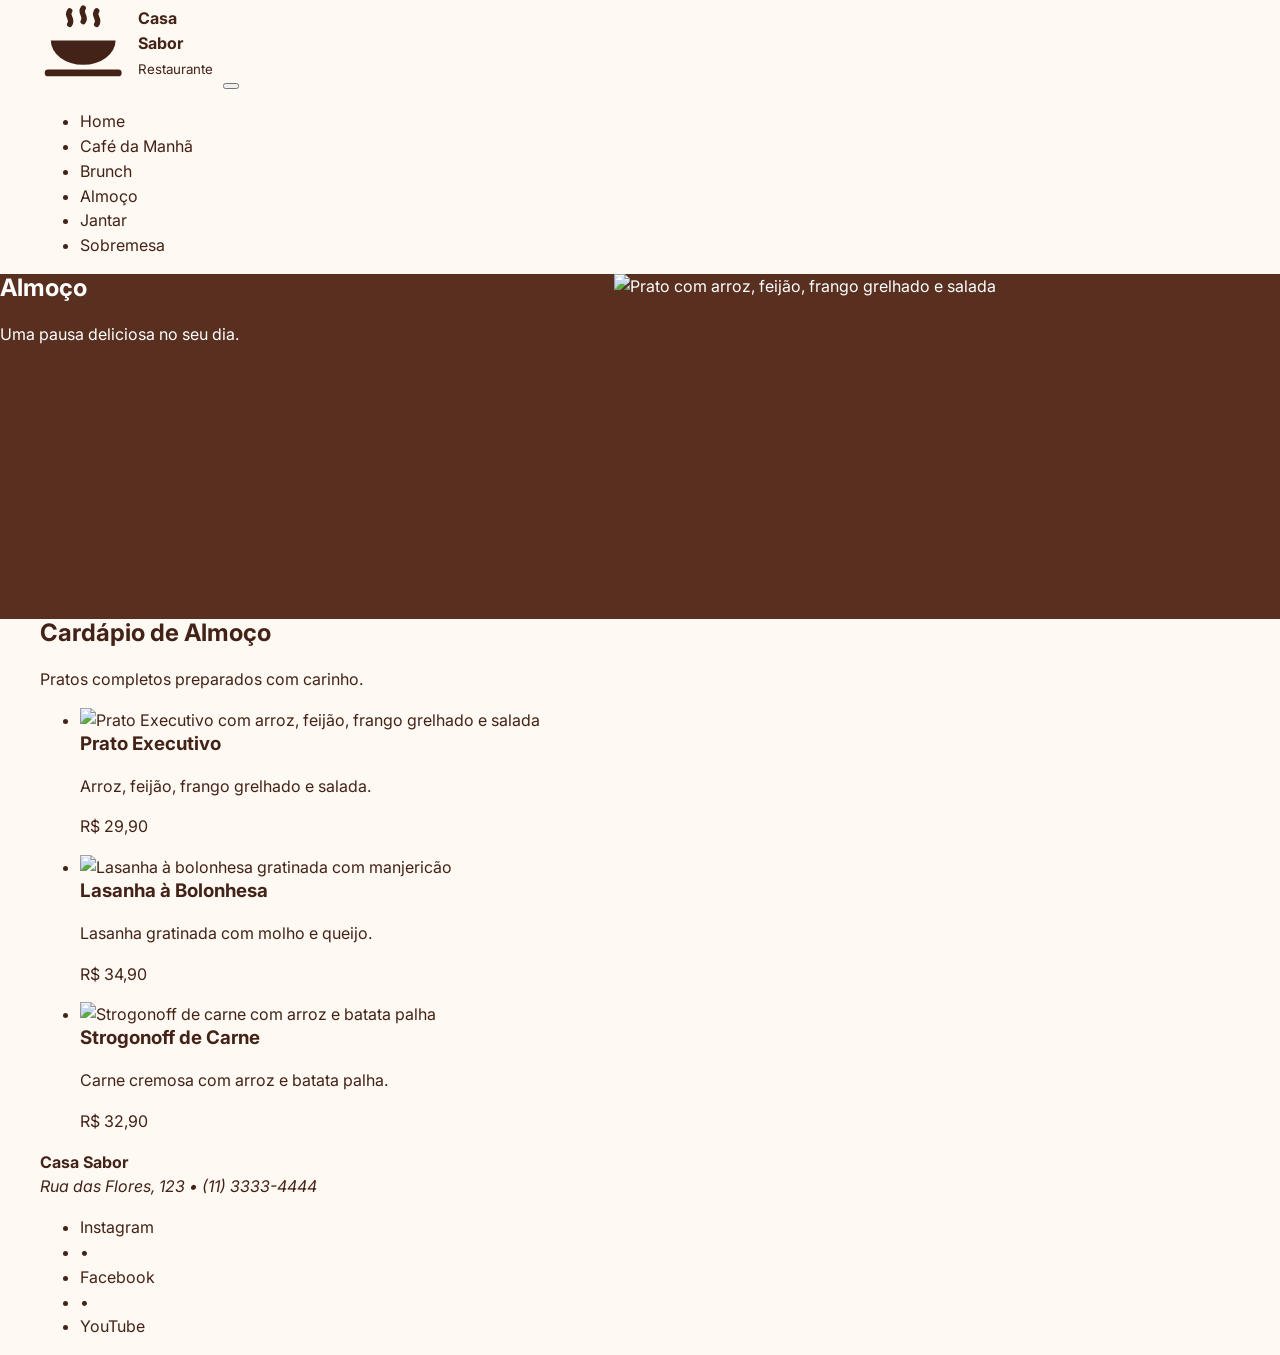
==== almoco.html @ 2b4f3103 "Adiciona Pagina HTML Almoço" ====
<!DOCTYPE html>
<html lang="pt-BR">
<head>
  <meta charset="UTF-8">
  <meta name="viewport" content="width=device-width, initial-scale=1.0">
  <title>Casa Sabor | Almoço</title>
  <meta name="description" content="Cardápio de almoço da Casa Sabor: pratos completos preparados com carinho.">

  <link rel="preconnect" href="https://fonts.googleapis.com">
  <link rel="preconnect" href="https://fonts.gstatic.com" crossorigin>
  <link href="https://fonts.googleapis.com/css2?family=Inter:wght@400;500;600;700;800&display=swap" rel="stylesheet">
  <link rel="stylesheet" href="css/style.css">
</head>
<body>

  <!-- ===================== CABEÇALHO ===================== -->
  <header class="topo">
    <div class="container topo__conteudo">
      <a href="index.html" class="logo" aria-label="Casa Sabor — página inicial">
        <svg class="logo__icone" viewBox="0 0 32 32" aria-hidden="true">
          <path d="M11 4c-1.5 2 1.5 3 0 5M16 3c-1.5 2 1.5 3 0 5M21 4c-1.5 2 1.5 3 0 5" fill="none" stroke="currentColor" stroke-width="2" stroke-linecap="round"/>
          <path d="M4 15h24a12 9 0 0 1-24 0z" fill="currentColor"/>
          <path d="M3 27h26" stroke="currentColor" stroke-width="2.5" stroke-linecap="round"/>
        </svg>
        <span class="logo__texto">
          <strong>Casa Sabor</strong>
          <small>Restaurante</small>
        </span>
      </a>

      <!-- Botão do menu no celular -->
      <button class="menu-botao" type="button" aria-expanded="false" aria-controls="menu-principal" aria-label="Abrir menu">
        <span></span><span></span><span></span>
      </button>

      <nav class="menu" id="menu-principal" aria-label="Menu principal">
        <ul>
          <li><a href="index.html">Home</a></li>
          <li><a href="cafe-da-manha.html">Café da Manhã</a></li>
          <li><a href="brunch.html">Brunch</a></li>
          <li><a href="almoco.html" class="ativo" aria-current="page">Almoço</a></li>
          <li><a href="jantar.html">Jantar</a></li>
          <li><a href="sobremesa.html">Sobremesa</a></li>
        </ul>
      </nav>
    </div>
  </header>

  <main>

    <!-- ===================== BANNER (HERO) ===================== -->
    <section class="hero">
      <div class="hero__texto">
        <h1>Almoço</h1>
        <p>Uma pausa deliciosa no seu dia.</p>
      </div>
      <div class="hero__imagem">
        <img src="img/almoco-banner.jpg" alt="Prato com arroz, feijão, frango grelhado e salada">
      </div>
    </section>

    <!-- ===================== CARDÁPIO ===================== -->
    <section class="cardapio container" aria-labelledby="titulo-cardapio">
      <h2 id="titulo-cardapio" class="cardapio__titulo">Cardápio de Almoço</h2>
      <p class="cardapio__sub">Pratos completos preparados com carinho.</p>

      <ul class="cardapio__grade">
        <li>
          <article class="prato">
            <img class="prato__foto" src="img/almoco-banner.jpg" alt="Prato Executivo com arroz, feijão, frango grelhado e salada">
            <div class="prato__info">
              <h3 class="prato__nome">Prato Executivo</h3>
              <p class="prato__descricao">Arroz, feijão, frango grelhado e salada.</p>
              <p class="prato__preco">R$ 29,90</p>
            </div>
          </article>
        </li>
        <li>
          <article class="prato">
            <img class="prato__foto" src="img/lasanha-bolonhesa.jpg" alt="Lasanha à bolonhesa gratinada com manjericão">
            <div class="prato__info">
              <h3 class="prato__nome">Lasanha à Bolonhesa</h3>
              <p class="prato__descricao">Lasanha gratinada com molho e queijo.</p>
              <p class="prato__preco">R$ 34,90</p>
            </div>
          </article>
        </li>
        <li>
          <article class="prato">
            <img class="prato__foto" src="img/strogonoff-carne.jpg" alt="Strogonoff de carne com arroz e batata palha">
            <div class="prato__info">
              <h3 class="prato__nome">Strogonoff de Carne</h3>
              <p class="prato__descricao">Carne cremosa com arroz e batata palha.</p>
              <p class="prato__preco">R$ 32,90</p>
            </div>
          </article>
        </li>
      </ul>
    </section>

  </main>

  <!-- ===================== RODAPÉ ===================== -->
  <footer class="rodape">
    <div class="container rodape__conteudo">
      <strong class="rodape__marca">Casa Sabor</strong>
      <address class="rodape__contato">
        <span>Rua das Flores, 123</span>
        <span aria-hidden="true">•</span>
        <a href="tel:+551133334444">(11) 3333-4444</a>
      </address>
      <ul class="rodape__redes">
        <li><a href="#">Instagram</a></li>
        <li aria-hidden="true">•</li>
        <li><a href="#">Facebook</a></li>
        <li aria-hidden="true">•</li>
        <li><a href="#">YouTube</a></li>
      </ul>
    </div>
  </footer>

  <script>
    // Abre e fecha o menu no celular
    const botao = document.querySelector('.menu-botao');
    const menu = document.querySelector('.menu');
    botao.addEventListener('click', () => {
      const aberto = menu.classList.toggle('aberto');
      botao.setAttribute('aria-expanded', aberto);
      botao.setAttribute('aria-label', aberto ? 'Fechar menu' : 'Abrir menu');
    });
  </script>
</body>
</html>
---- css/style.css ----
/* =========================================================
   CASA SABOR — IDENTIDADE VISUAL COMPARTILHADA
   Arquivo único para Home, Café da Manhã, Brunch,
   Almoço, Jantar e Sobremesa.

   USO: <link rel="stylesheet" href="css/style.css">
   Fonte: Inter (Google Fonts, importada abaixo)
   ========================================================= */

   @import url('https://fonts.googleapis.com/css2?family=Inter:wght@400;500;600;700;800&display=swap');

   /* 1. Design tokens — não altere individualmente por página */
   :root {
     --cor-fundo: #fff9f4;
     --cor-superficie: #ffffff;
     --cor-card: #fff3e9;
     --cor-card-suave: #f8e9da;
     --cor-creme: #f5e7d9;
     --cor-marrom-escuro: #432317;
     --cor-marrom: #592f20;
     --cor-destaque: #ae4d2b;
     --cor-destaque-hover: #8f3b20;
     --cor-texto: #432317;
     --cor-texto-secundario: #6f5b50;
     --cor-branco: #fff;
     --cor-borda: #e9dcd0;
   
     --fonte-principal: 'Inter', Arial, sans-serif;
     --largura-maxima: 1200px;
     --espaco-1: 8px;
     --espaco-2: 16px;
     --espaco-3: 24px;
     --espaco-4: 32px;
     --espaco-5: 48px;
     --espaco-6: 64px;
     --raio-pequeno: 12px;
     --raio-medio: 16px;
     --raio-grande: 20px;
     --sombra-card: 0 4px 14px rgb(67 35 23 / 7%);
     --transicao: 180ms ease;
   }
   
   /* 2. Base */
   *, *::before, *::after { box-sizing: border-box; }
   html { scroll-behavior: smooth; }
   body {
     margin: 0;
     color: var(--cor-texto);
     background: var(--cor-fundo);
     font-family: var(--fonte-principal);
     font-size: 16px;
     line-height: 1.55;
     -webkit-font-smoothing: antialiased;
   }
   img { display: block; width: 100%; max-width: 100%; }
   a { color: inherit; text-decoration: none; }
   button, input, textarea, select { font: inherit; }
   button { cursor: pointer; }
   h1, h2, h3, p { margin-top: 0; }
   h1, h2, h3 { line-height: 1.18; }
   :focus-visible { outline: 3px solid var(--cor-destaque); outline-offset: 3px; }
   .container { width: min(calc(100% - 64px), var(--largura-maxima)); margin-inline: auto; }
   .section { padding-block: var(--espaco-5); }
   .section__title { margin-bottom: 8px; font-size: clamp(25px, 2.5vw, 34px); font-weight: 800; }
   .section__subtitle { margin-bottom: 30px; color: var(--cor-texto-secundario); font-size: 16px; }
   
   /* 3. Cabeçalho compartilhado */
   .site-header { background: var(--cor-superficie); border-bottom: 1px solid var(--cor-borda); }
   .site-header__inner {
     display: flex;
     align-items: center;
     justify-content: space-between;
     gap: 28px;
     min-height: 86px;
   }
   .logo { display: inline-flex; align-items: center; gap: 12px; flex-shrink: 0; }
   .logo__icon { width: 47px; height: 47px; object-fit: contain; }
   .logo__name { display: block; font-size: 27px; font-weight: 800; line-height: 1.1; }
   .logo__tagline { display: block; margin-top: 3px; font-size: 10px; letter-spacing: .32em; font-weight: 600; }
   .site-nav { display: flex; flex-wrap: wrap; align-items: center; justify-content: flex-end; gap: 8px; }
   .site-nav__link {
     display: inline-flex; align-items: center; justify-content: center;
     min-height: 40px; padding: 8px 15px;
     border-radius: 24px; font-size: 15px; font-weight: 500;
     transition: background var(--transicao), color var(--transicao);
   }
   .site-nav__link:hover { background: var(--cor-card-suave); }
   .site-nav__link.is-active,
   .site-nav__link[aria-current='page'] {
     color: var(--cor-branco); background: var(--cor-destaque); font-weight: 700;
   }
   .site-nav__link.is-active:hover,
   .site-nav__link[aria-current='page']:hover { background: var(--cor-destaque-hover); }
   
   /* 4. Hero (banner) para Home e categorias */
   .hero {
     display: grid;
     grid-template-columns: 48% 52%;
     min-height: 345px;
     overflow: hidden;
     background: var(--cor-marrom);
     color: var(--cor-branco);
   }
   .hero__content {
     display: flex; flex-direction: column; justify-content: center;
     padding: 48px max(32px, calc((100vw - var(--largura-maxima)) / 2 + 32px));
     padding-right: 36px;
   }
   .hero__title { margin-bottom: 14px; font-size: clamp(35px, 4vw, 52px); font-weight: 800; }
   .hero__description { margin-bottom: 0; max-width: 460px; font-size: clamp(17px, 1.65vw, 21px); line-height: 1.4; }
   .hero__image { width: 100%; height: 345px; object-fit: cover; object-position: center; }
   
   /* 5. Sobre o restaurante (somente Home) */
   .about { padding-block: 36px 22px; }
   .about__inner { display: flex; align-items: center; gap: 42px; }
   .about__icon {
     display: grid; place-items: center; flex: 0 0 140px;
     width: 140px; height: 140px; border-radius: 50%;
     background: var(--cor-creme);
   }
   .about__icon img { width: 72px; height: 72px; object-fit: contain; }
   .about__content { padding-left: 38px; border-left: 1px solid #a98978; }
   .about__title { font-size: clamp(26px, 2.6vw, 34px); margin-bottom: 10px; }
   .about__text { max-width: 800px; margin: 0; font-size: 17px; }
   
   /* 6. Categorias da Home */
   .categories { padding-top: 16px; padding-bottom: 52px; }
   .categories__grid { display: grid; grid-template-columns: repeat(5, minmax(0, 1fr)); gap: 14px; }
   .category-card {
     display: block; overflow: hidden; background: var(--cor-card-suave);
     border-radius: var(--raio-medio);
     transition: transform var(--transicao), box-shadow var(--transicao);
   }
   .category-card:hover { transform: translateY(-4px); box-shadow: var(--sombra-card); }
   .category-card__image { width: 100%; height: 155px; object-fit: cover; }
   .category-card__footer {
     display: flex; align-items: center; justify-content: space-between; gap: 8px;
     min-height: 58px; padding: 12px;
   }
   .category-card__label { font-size: 14px; font-weight: 700; }
   .category-card__arrow { font-size: 20px; line-height: 1; }
   
   /* 7. Destaque editorial da Home — NÃO é uma lista de pratos */
   .feature-banner {
     display: grid; grid-template-columns: 58% 42%; overflow: hidden;
     margin-bottom: 54px; min-height: 260px;
     background: var(--cor-marrom-escuro); color: var(--cor-branco);
     border-radius: var(--raio-grande);
   }
   .feature-banner__content { align-self: center; padding: 36px 42px; }
   .feature-banner__title { max-width: 560px; margin-bottom: 18px; font-size: clamp(25px, 3vw, 36px); }
   .feature-banner__text { max-width: 490px; margin: 0; font-size: 17px; }
   .feature-banner__image { width: 100%; height: 100%; min-height: 260px; object-fit: cover; }
   
   /* 8. Cardápio: as 5 páginas usam a MESMA estrutura */
   .menu-section { padding-top: 44px; padding-bottom: 64px; }
   .menu-grid { display: grid; grid-template-columns: repeat(3, minmax(0, 1fr)); gap: 20px; }
   .dish-card {
     display: flex; flex-direction: column; overflow: hidden;
     background: var(--cor-card); border: 1px solid var(--cor-borda);
     border-radius: var(--raio-medio); box-shadow: var(--sombra-card);
   }
   .dish-card__image { width: 100%; height: 238px; object-fit: cover; }
   .dish-card__body { display: flex; flex: 1; flex-direction: column; gap: 10px; padding: 20px; }
   .dish-card__name { margin: 0; font-size: 22px; font-weight: 800; }
   .dish-card__description { margin: 0; font-size: 15px; line-height: 1.55; }
   .dish-card__price { margin-top: auto; padding-top: 14px; color: var(--cor-destaque); font-size: 25px; font-weight: 800; }
   
   /* 9. Rodapé comum */
   .site-footer { margin-top: auto; padding-block: 32px; background: var(--cor-marrom-escuro); color: var(--cor-branco); }
   .site-footer__inner { display: grid; grid-template-columns: 1fr 1.25fr 1fr; align-items: center; gap: 28px; }
   .site-footer__brand { font-size: 26px; font-weight: 800; }
   .site-footer__contact { font-size: 14px; line-height: 1.8; }
   .site-footer__contact a:hover, .site-footer__social a:hover { text-decoration: underline; }
   .site-footer__social { display: flex; flex-wrap: wrap; gap: 16px; font-size: 14px; }
   
   /* 10. Utilitários compartilhados */
   .page { min-height: 100vh; display: flex; flex-direction: column; }
   .page main { flex: 1; }
   .text-center { text-align: center; }
   .sr-only { position: absolute; width: 1px; height: 1px; padding: 0; margin: -1px; overflow: hidden; clip: rect(0,0,0,0); white-space: nowrap; border: 0; }
   .btn {
     display: inline-flex; align-items: center; justify-content: center;
     gap: 8px; min-height: 44px; padding: 10px 22px;
     border: 0; border-radius: 999px;
     font-weight: 700; text-align: center;
     transition: background var(--transicao), transform var(--transicao);
   }
   .btn--primary { color: var(--cor-branco); background: var(--cor-destaque); }
   .btn--primary:hover { background: var(--cor-destaque-hover); }
   .btn:active { transform: translateY(1px); }
   
   /* 11. Tablet */
   @media (max-width: 1000px) {
     .container { width: min(calc(100% - 40px), var(--largura-maxima)); }
     .site-header__inner { flex-direction: column; justify-content: center; gap: 12px; padding-block: 14px; }
     .site-nav { justify-content: center; }
     .hero__content { padding: 40px; }
     .categories__grid { grid-template-columns: repeat(3, minmax(0, 1fr)); }
     .menu-grid { gap: 16px; }
     .dish-card__image { height: 200px; }
     .dish-card__name { font-size: 19px; }
   }
   
   /* 12. Celular */
   @media (max-width: 680px) {
     .container { width: calc(100% - 32px); }
     .site-header__inner { align-items: stretch; }
     .logo { justify-content: center; }
     .site-nav { gap: 4px; }
     .site-nav__link { padding: 7px 10px; font-size: 12px; min-height: 36px; }
     .hero { grid-template-columns: 1fr; }
     .hero__content { padding: 36px 24px; }
     .hero__title { font-size: 36px; }
     .hero__image { height: 230px; }
     .about__inner { flex-direction: column; align-items: flex-start; gap: 18px; }
     .about__icon { width: 100px; height: 100px; flex-basis: 100px; }
     .about__content { border-left: 0; padding-left: 0; }
     .categories__grid { grid-template-columns: repeat(2, minmax(0, 1fr)); gap: 12px; }
     .category-card__image { height: 125px; }
     .category-card__label { font-size: 12px; }
     .feature-banner { grid-template-columns: 1fr; }
     .feature-banner__content { padding: 30px 25px; }
     .feature-banner__image { height: 220px; min-height: 0; }
     .menu-grid { grid-template-columns: 1fr; }
     .dish-card__image { height: 235px; }
     .site-footer__inner { grid-template-columns: 1fr; gap: 18px; text-align: center; }
     .site-footer__social { justify-content: center; }
     .menu-section { padding-block: 36px; }
   }
   
   /* 13. Acessibilidade: menos movimento, quando solicitado */
   @media (prefers-reduced-motion: reduce) {
     html { scroll-behavior: auto; }
     *, *::before, *::after { transition-duration: 0.01ms !important; animation-duration: 0.01ms !important; }
   }
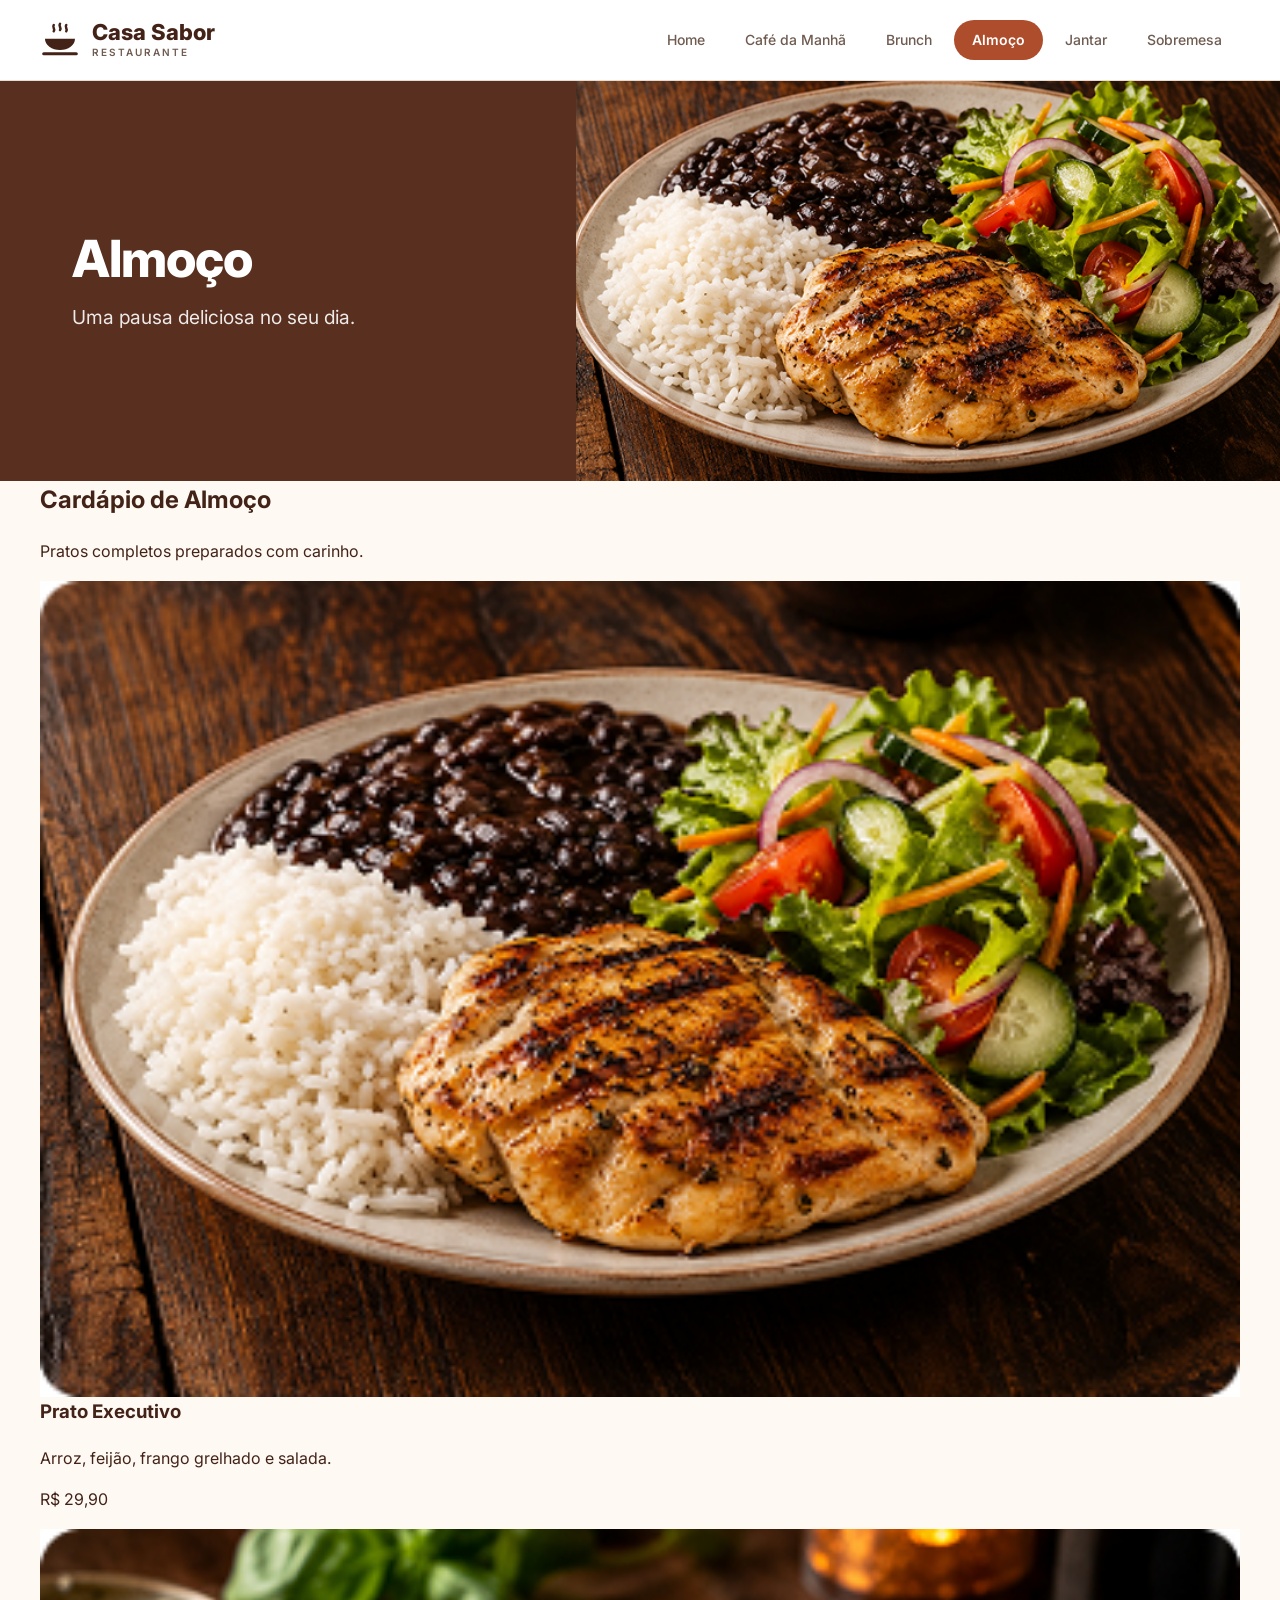
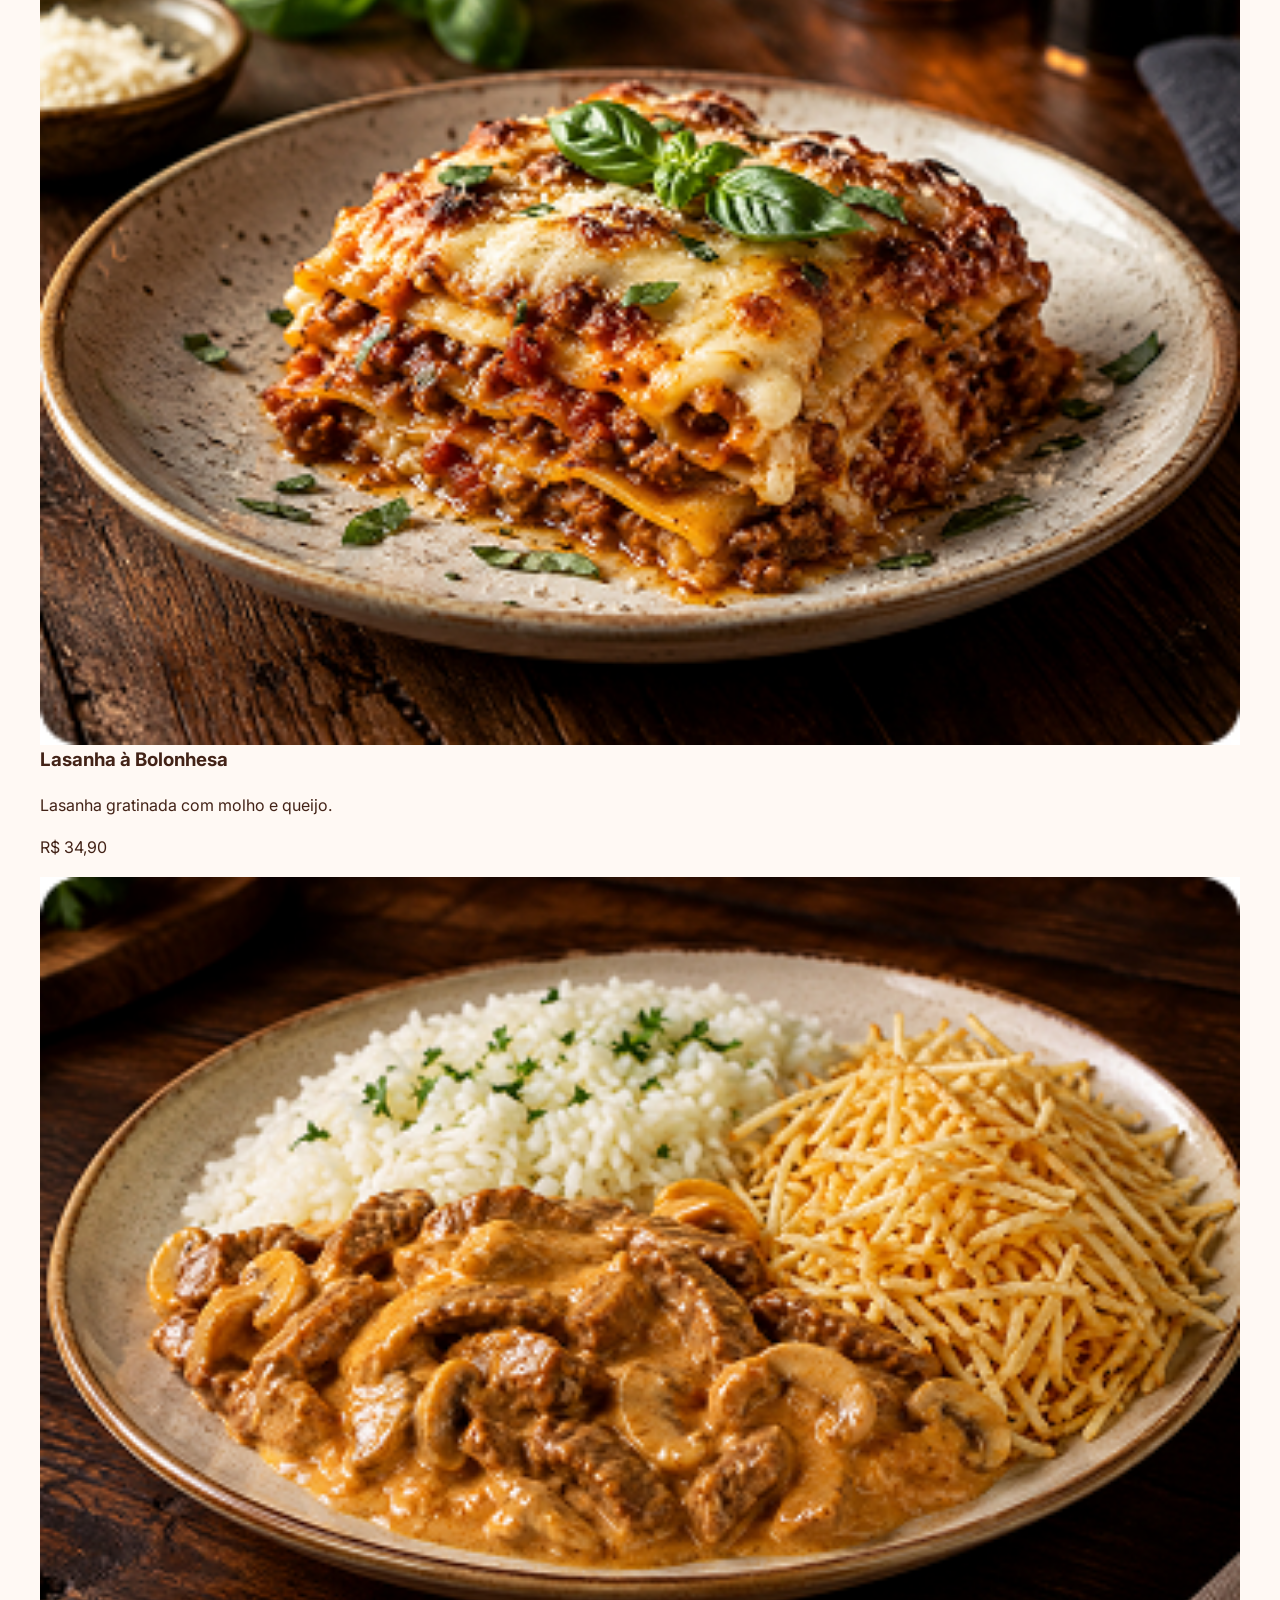
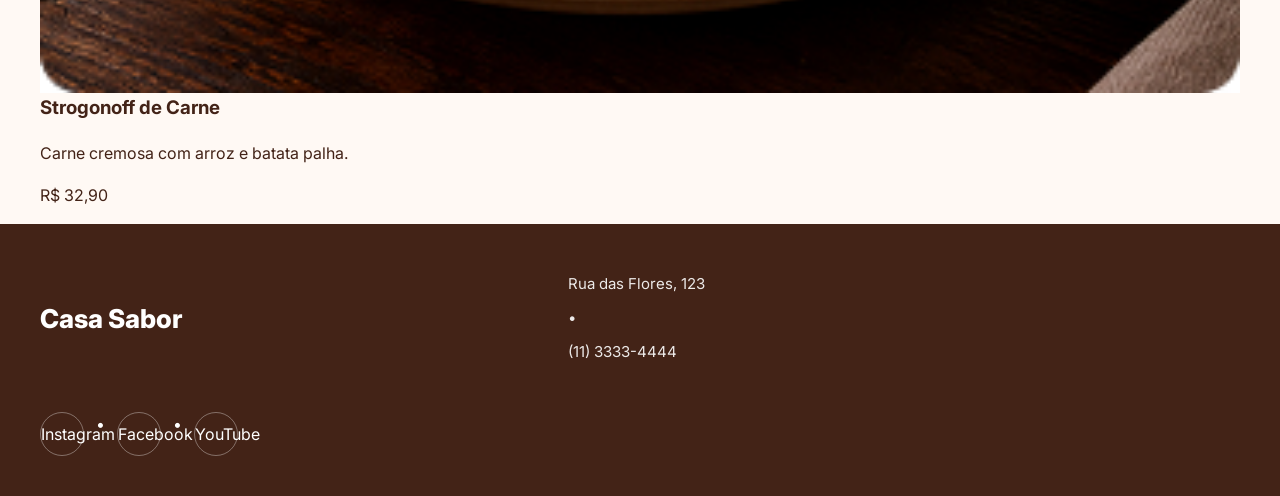
==== commit 55464df1: "Adiciona Imagens Almoço" ====
--- a/almoco.html
+++ b/almoco.html
@@ -55,7 +55,7 @@
         <p>Uma pausa deliciosa no seu dia.</p>
       </div>
       <div class="hero__imagem">
-        <img src="img/almoco-banner.jpg" alt="Prato com arroz, feijão, frango grelhado e salada">
+        <img src="img/Almoço.jpg" alt="Prato com arroz, feijão, frango grelhado e salada">
       </div>
     </section>
 
@@ -67,7 +67,7 @@
       <ul class="cardapio__grade">
         <li>
           <article class="prato">
-            <img class="prato__foto" src="img/almoco-banner.jpg" alt="Prato Executivo com arroz, feijão, frango grelhado e salada">
+            <img class="prato__foto" src="img/PratoExecutivo.jpg" alt="Prato Executivo com arroz, feijão, frango grelhado e salada">
             <div class="prato__info">
               <h3 class="prato__nome">Prato Executivo</h3>
               <p class="prato__descricao">Arroz, feijão, frango grelhado e salada.</p>
@@ -77,7 +77,7 @@
         </li>
         <li>
           <article class="prato">
-            <img class="prato__foto" src="img/lasanha-bolonhesa.jpg" alt="Lasanha à bolonhesa gratinada com manjericão">
+            <img class="prato__foto" src="img/LasanhaBolonhesa.jpg" alt="Lasanha à bolonhesa gratinada com manjericão">
             <div class="prato__info">
               <h3 class="prato__nome">Lasanha à Bolonhesa</h3>
               <p class="prato__descricao">Lasanha gratinada com molho e queijo.</p>
@@ -87,7 +87,7 @@
         </li>
         <li>
           <article class="prato">
-            <img class="prato__foto" src="img/strogonoff-carne.jpg" alt="Strogonoff de carne com arroz e batata palha">
+            <img class="prato__foto" src="img/StrogonoffCarne.jpg" alt="Strogonoff de carne com arroz e batata palha">
             <div class="prato__info">
               <h3 class="prato__nome">Strogonoff de Carne</h3>
               <p class="prato__descricao">Carne cremosa com arroz e batata palha.</p>
--- a/css/style.css
+++ b/css/style.css
@@ -1,237 +1,301 @@
 /* =========================================================
-   CASA SABOR — IDENTIDADE VISUAL COMPARTILHADA
-   Arquivo único para Home, Café da Manhã, Brunch,
-   Almoço, Jantar e Sobremesa.
-
-   USO: <link rel="stylesheet" href="css/style.css">
-   Fonte: Inter (Google Fonts, importada abaixo)
-   ========================================================= */
-
-   @import url('https://fonts.googleapis.com/css2?family=Inter:wght@400;500;600;700;800&display=swap');
-
-   /* 1. Design tokens — não altere individualmente por página */
-   :root {
-     --cor-fundo: #fff9f4;
-     --cor-superficie: #ffffff;
-     --cor-card: #fff3e9;
-     --cor-card-suave: #f8e9da;
-     --cor-creme: #f5e7d9;
-     --cor-marrom-escuro: #432317;
-     --cor-marrom: #592f20;
-     --cor-destaque: #ae4d2b;
-     --cor-destaque-hover: #8f3b20;
-     --cor-texto: #432317;
-     --cor-texto-secundario: #6f5b50;
-     --cor-branco: #fff;
-     --cor-borda: #e9dcd0;
-   
-     --fonte-principal: 'Inter', Arial, sans-serif;
-     --largura-maxima: 1200px;
-     --espaco-1: 8px;
-     --espaco-2: 16px;
-     --espaco-3: 24px;
-     --espaco-4: 32px;
-     --espaco-5: 48px;
-     --espaco-6: 64px;
-     --raio-pequeno: 12px;
-     --raio-medio: 16px;
-     --raio-grande: 20px;
-     --sombra-card: 0 4px 14px rgb(67 35 23 / 7%);
-     --transicao: 180ms ease;
-   }
-   
-   /* 2. Base */
-   *, *::before, *::after { box-sizing: border-box; }
-   html { scroll-behavior: smooth; }
-   body {
-     margin: 0;
-     color: var(--cor-texto);
-     background: var(--cor-fundo);
-     font-family: var(--fonte-principal);
-     font-size: 16px;
-     line-height: 1.55;
-     -webkit-font-smoothing: antialiased;
-   }
-   img { display: block; width: 100%; max-width: 100%; }
-   a { color: inherit; text-decoration: none; }
-   button, input, textarea, select { font: inherit; }
-   button { cursor: pointer; }
-   h1, h2, h3, p { margin-top: 0; }
-   h1, h2, h3 { line-height: 1.18; }
-   :focus-visible { outline: 3px solid var(--cor-destaque); outline-offset: 3px; }
-   .container { width: min(calc(100% - 64px), var(--largura-maxima)); margin-inline: auto; }
-   .section { padding-block: var(--espaco-5); }
-   .section__title { margin-bottom: 8px; font-size: clamp(25px, 2.5vw, 34px); font-weight: 800; }
-   .section__subtitle { margin-bottom: 30px; color: var(--cor-texto-secundario); font-size: 16px; }
-   
-   /* 3. Cabeçalho compartilhado */
-   .site-header { background: var(--cor-superficie); border-bottom: 1px solid var(--cor-borda); }
-   .site-header__inner {
-     display: flex;
-     align-items: center;
-     justify-content: space-between;
-     gap: 28px;
-     min-height: 86px;
-   }
-   .logo { display: inline-flex; align-items: center; gap: 12px; flex-shrink: 0; }
-   .logo__icon { width: 47px; height: 47px; object-fit: contain; }
-   .logo__name { display: block; font-size: 27px; font-weight: 800; line-height: 1.1; }
-   .logo__tagline { display: block; margin-top: 3px; font-size: 10px; letter-spacing: .32em; font-weight: 600; }
-   .site-nav { display: flex; flex-wrap: wrap; align-items: center; justify-content: flex-end; gap: 8px; }
-   .site-nav__link {
-     display: inline-flex; align-items: center; justify-content: center;
-     min-height: 40px; padding: 8px 15px;
-     border-radius: 24px; font-size: 15px; font-weight: 500;
-     transition: background var(--transicao), color var(--transicao);
-   }
-   .site-nav__link:hover { background: var(--cor-card-suave); }
-   .site-nav__link.is-active,
-   .site-nav__link[aria-current='page'] {
-     color: var(--cor-branco); background: var(--cor-destaque); font-weight: 700;
-   }
-   .site-nav__link.is-active:hover,
-   .site-nav__link[aria-current='page']:hover { background: var(--cor-destaque-hover); }
-   
-   /* 4. Hero (banner) para Home e categorias */
-   .hero {
-     display: grid;
-     grid-template-columns: 48% 52%;
-     min-height: 345px;
-     overflow: hidden;
-     background: var(--cor-marrom);
-     color: var(--cor-branco);
-   }
-   .hero__content {
-     display: flex; flex-direction: column; justify-content: center;
-     padding: 48px max(32px, calc((100vw - var(--largura-maxima)) / 2 + 32px));
-     padding-right: 36px;
-   }
-   .hero__title { margin-bottom: 14px; font-size: clamp(35px, 4vw, 52px); font-weight: 800; }
-   .hero__description { margin-bottom: 0; max-width: 460px; font-size: clamp(17px, 1.65vw, 21px); line-height: 1.4; }
-   .hero__image { width: 100%; height: 345px; object-fit: cover; object-position: center; }
-   
-   /* 5. Sobre o restaurante (somente Home) */
-   .about { padding-block: 36px 22px; }
-   .about__inner { display: flex; align-items: center; gap: 42px; }
-   .about__icon {
-     display: grid; place-items: center; flex: 0 0 140px;
-     width: 140px; height: 140px; border-radius: 50%;
-     background: var(--cor-creme);
-   }
-   .about__icon img { width: 72px; height: 72px; object-fit: contain; }
-   .about__content { padding-left: 38px; border-left: 1px solid #a98978; }
-   .about__title { font-size: clamp(26px, 2.6vw, 34px); margin-bottom: 10px; }
-   .about__text { max-width: 800px; margin: 0; font-size: 17px; }
-   
-   /* 6. Categorias da Home */
-   .categories { padding-top: 16px; padding-bottom: 52px; }
-   .categories__grid { display: grid; grid-template-columns: repeat(5, minmax(0, 1fr)); gap: 14px; }
-   .category-card {
-     display: block; overflow: hidden; background: var(--cor-card-suave);
-     border-radius: var(--raio-medio);
-     transition: transform var(--transicao), box-shadow var(--transicao);
-   }
-   .category-card:hover { transform: translateY(-4px); box-shadow: var(--sombra-card); }
-   .category-card__image { width: 100%; height: 155px; object-fit: cover; }
-   .category-card__footer {
-     display: flex; align-items: center; justify-content: space-between; gap: 8px;
-     min-height: 58px; padding: 12px;
-   }
-   .category-card__label { font-size: 14px; font-weight: 700; }
-   .category-card__arrow { font-size: 20px; line-height: 1; }
-   
-   /* 7. Destaque editorial da Home — NÃO é uma lista de pratos */
-   .feature-banner {
-     display: grid; grid-template-columns: 58% 42%; overflow: hidden;
-     margin-bottom: 54px; min-height: 260px;
-     background: var(--cor-marrom-escuro); color: var(--cor-branco);
-     border-radius: var(--raio-grande);
-   }
-   .feature-banner__content { align-self: center; padding: 36px 42px; }
-   .feature-banner__title { max-width: 560px; margin-bottom: 18px; font-size: clamp(25px, 3vw, 36px); }
-   .feature-banner__text { max-width: 490px; margin: 0; font-size: 17px; }
-   .feature-banner__image { width: 100%; height: 100%; min-height: 260px; object-fit: cover; }
-   
-   /* 8. Cardápio: as 5 páginas usam a MESMA estrutura */
-   .menu-section { padding-top: 44px; padding-bottom: 64px; }
-   .menu-grid { display: grid; grid-template-columns: repeat(3, minmax(0, 1fr)); gap: 20px; }
-   .dish-card {
-     display: flex; flex-direction: column; overflow: hidden;
-     background: var(--cor-card); border: 1px solid var(--cor-borda);
-     border-radius: var(--raio-medio); box-shadow: var(--sombra-card);
-   }
-   .dish-card__image { width: 100%; height: 238px; object-fit: cover; }
-   .dish-card__body { display: flex; flex: 1; flex-direction: column; gap: 10px; padding: 20px; }
-   .dish-card__name { margin: 0; font-size: 22px; font-weight: 800; }
-   .dish-card__description { margin: 0; font-size: 15px; line-height: 1.55; }
-   .dish-card__price { margin-top: auto; padding-top: 14px; color: var(--cor-destaque); font-size: 25px; font-weight: 800; }
-   
-   /* 9. Rodapé comum */
-   .site-footer { margin-top: auto; padding-block: 32px; background: var(--cor-marrom-escuro); color: var(--cor-branco); }
-   .site-footer__inner { display: grid; grid-template-columns: 1fr 1.25fr 1fr; align-items: center; gap: 28px; }
-   .site-footer__brand { font-size: 26px; font-weight: 800; }
-   .site-footer__contact { font-size: 14px; line-height: 1.8; }
-   .site-footer__contact a:hover, .site-footer__social a:hover { text-decoration: underline; }
-   .site-footer__social { display: flex; flex-wrap: wrap; gap: 16px; font-size: 14px; }
-   
-   /* 10. Utilitários compartilhados */
-   .page { min-height: 100vh; display: flex; flex-direction: column; }
-   .page main { flex: 1; }
-   .text-center { text-align: center; }
-   .sr-only { position: absolute; width: 1px; height: 1px; padding: 0; margin: -1px; overflow: hidden; clip: rect(0,0,0,0); white-space: nowrap; border: 0; }
-   .btn {
-     display: inline-flex; align-items: center; justify-content: center;
-     gap: 8px; min-height: 44px; padding: 10px 22px;
-     border: 0; border-radius: 999px;
-     font-weight: 700; text-align: center;
-     transition: background var(--transicao), transform var(--transicao);
-   }
-   .btn--primary { color: var(--cor-branco); background: var(--cor-destaque); }
-   .btn--primary:hover { background: var(--cor-destaque-hover); }
-   .btn:active { transform: translateY(1px); }
-   
-   /* 11. Tablet */
-   @media (max-width: 1000px) {
-     .container { width: min(calc(100% - 40px), var(--largura-maxima)); }
-     .site-header__inner { flex-direction: column; justify-content: center; gap: 12px; padding-block: 14px; }
-     .site-nav { justify-content: center; }
-     .hero__content { padding: 40px; }
-     .categories__grid { grid-template-columns: repeat(3, minmax(0, 1fr)); }
-     .menu-grid { gap: 16px; }
-     .dish-card__image { height: 200px; }
-     .dish-card__name { font-size: 19px; }
-   }
-   
-   /* 12. Celular */
-   @media (max-width: 680px) {
-     .container { width: calc(100% - 32px); }
-     .site-header__inner { align-items: stretch; }
-     .logo { justify-content: center; }
-     .site-nav { gap: 4px; }
-     .site-nav__link { padding: 7px 10px; font-size: 12px; min-height: 36px; }
-     .hero { grid-template-columns: 1fr; }
-     .hero__content { padding: 36px 24px; }
-     .hero__title { font-size: 36px; }
-     .hero__image { height: 230px; }
-     .about__inner { flex-direction: column; align-items: flex-start; gap: 18px; }
-     .about__icon { width: 100px; height: 100px; flex-basis: 100px; }
-     .about__content { border-left: 0; padding-left: 0; }
-     .categories__grid { grid-template-columns: repeat(2, minmax(0, 1fr)); gap: 12px; }
-     .category-card__image { height: 125px; }
-     .category-card__label { font-size: 12px; }
-     .feature-banner { grid-template-columns: 1fr; }
-     .feature-banner__content { padding: 30px 25px; }
-     .feature-banner__image { height: 220px; min-height: 0; }
-     .menu-grid { grid-template-columns: 1fr; }
-     .dish-card__image { height: 235px; }
-     .site-footer__inner { grid-template-columns: 1fr; gap: 18px; text-align: center; }
-     .site-footer__social { justify-content: center; }
-     .menu-section { padding-block: 36px; }
-   }
-   
-   /* 13. Acessibilidade: menos movimento, quando solicitado */
-   @media (prefers-reduced-motion: reduce) {
-     html { scroll-behavior: auto; }
-     *, *::before, *::after { transition-duration: 0.01ms !important; animation-duration: 0.01ms !important; }
-   }
-   +   CASA SABOR — IDENTIDADE VISUAL (BASEADA NO HTML FORNECIDO)
+   ========================================================= */
+
+@import url('https://fonts.googleapis.com/css2?family=Inter:wght@400;500;600;700;800&display=swap');
+
+/* 1. Variáveis */
+:root {
+  --cor-fundo: #fff9f4;
+  --cor-superficie: #ffffff;
+  --cor-card-suave: #f8e9da;
+  --cor-creme: #f5e7d9;
+  --cor-marrom-escuro: #432317;
+  --cor-marrom: #592f20;
+  --cor-destaque: #ae4d2b;
+  --cor-destaque-hover: #8f3b20;
+  --cor-texto: #432317;
+  --cor-texto-secundario: #6f5b50;
+  --cor-branco: #fff;
+  --cor-borda: #e9dcd0;
+
+  --fonte-principal: 'Inter', Arial, sans-serif;
+  --largura-maxima: 1200px;
+  --raio-medio: 16px;
+  --raio-grande: 24px;
+  --sombra-card: 0 8px 24px rgba(67, 35, 23, 0.08);
+  --transicao: 200ms ease;
+}
+
+/* 2. Reset e Base */
+*, *::before, *::after { box-sizing: border-box; }
+html { scroll-behavior: smooth; }
+body {
+  margin: 0;
+  color: var(--cor-texto);
+  background: var(--cor-fundo);
+  font-family: var(--fonte-principal);
+  font-size: 16px;
+  line-height: 1.6;
+  -webkit-font-smoothing: antialiased;
+}
+img { display: block; width: 100%; max-width: 100%; object-fit: cover; }
+a { color: inherit; text-decoration: none; }
+ul { list-style: none; margin: 0; padding: 0; }
+h1, h2, h3, p { margin-top: 0; }
+:focus-visible { outline: 3px solid var(--cor-destaque); outline-offset: 3px; }
+
+.container { width: min(calc(100% - 48px), var(--largura-maxima)); margin-inline: auto; }
+
+/* =========================================================
+   3. CABEÇALHO (TOPO)
+   ========================================================= */
+.topo { 
+  background: var(--cor-superficie); 
+  border-bottom: 1px solid var(--cor-borda); 
+  position: sticky; 
+  top: 0; 
+  z-index: 100; 
+}
+.topo__conteudo {
+  display: flex;
+  align-items: center;
+  justify-content: space-between;
+  min-height: 80px;
+}
+
+/* Logo */
+.logo { display: inline-flex; align-items: center; gap: 12px; color: var(--cor-marrom-escuro); }
+.logo__icone { width: 40px; height: 40px; color: var(--cor-marrom-escuro); }
+.logo__texto strong { display: block; font-size: 22px; font-weight: 800; line-height: 1.1; }
+.logo__texto small { display: block; font-size: 10px; letter-spacing: .2em; font-weight: 600; text-transform: uppercase; color: var(--cor-texto-secundario); }
+
+/* Navegação (Botões em Pílula) */
+.menu ul { display: flex; align-items: center; gap: 4px; flex-wrap: wrap; }
+.menu a {
+  display: inline-flex; align-items: center; justify-content: center;
+  min-height: 40px; padding: 8px 18px;
+  border-radius: 999px; /* Formato de pílula */
+  font-size: 14px; font-weight: 500;
+  color: var(--cor-texto-secundario);
+  transition: background var(--transicao), color var(--transicao);
+}
+.menu a:hover { background: var(--cor-card-suave); color: var(--cor-marrom-escuro); }
+.menu a.ativo, 
+.menu a[aria-current='page'] {
+  color: var(--cor-branco); 
+  background: var(--cor-destaque); 
+  font-weight: 600;
+}
+.menu a.ativo:hover,
+.menu a[aria-current='page']:hover { background: var(--cor-destaque-hover); }
+
+/* Botão Mobile (Oculto no Desktop) */
+.menu-botao { display: none; }
+
+/* =========================================================
+   4. BANNER (HERO)
+   ========================================================= */
+.hero {
+  display: grid;
+  grid-template-columns: 45% 55%;
+  min-height: 400px;
+  overflow: hidden;
+  background: var(--cor-marrom);
+  color: var(--cor-branco);
+}
+.hero__texto {
+  display: flex; flex-direction: column; justify-content: center;
+  padding: 60px max(32px, calc((100vw - var(--largura-maxima)) / 2 + 32px));
+  padding-right: 40px;
+}
+.hero__texto h1 { margin-bottom: 16px; font-size: clamp(36px, 4vw, 52px); font-weight: 800; letter-spacing: -0.02em; line-height: 1.1; }
+.hero__texto p { margin-bottom: 0; max-width: 480px; font-size: clamp(18px, 1.5vw, 20px); line-height: 1.5; opacity: 0.9; }
+.hero__imagem { width: 100%; height: 100%; min-height: 400px; }
+.hero__imagem img { width: 100%; height: 100%; object-fit: cover; }
+
+/* =========================================================
+   5. SOBRE
+   ========================================================= */
+.sobre {
+  display: flex; align-items: center; gap: 32px;
+  padding-block: 60px;
+}
+.sobre__icone {
+  display: grid; place-items: center; flex: 0 0 120px;
+  width: 120px; height: 120px; border-radius: 50%;
+  background: var(--cor-creme); color: var(--cor-marrom);
+}
+.sobre__icone svg { width: 50px; height: 50px; }
+.sobre__texto { border-left: 1px solid var(--cor-borda); padding-left: 32px; }
+.sobre__texto h2 { margin-bottom: 12px; font-size: 28px; font-weight: 800; }
+.sobre__texto p { margin: 0; color: var(--cor-texto-secundario); font-size: 17px; max-width: 800px; }
+
+/* =========================================================
+   6. CATEGORIAS (GRADE DE CARDS)
+   ========================================================= */
+.categorias { padding-bottom: 60px; }
+.titulo-sublinhado { 
+  margin-bottom: 8px; 
+  font-size: 28px; 
+  font-weight: 800; 
+}
+.categorias__sub { margin-bottom: 32px; color: var(--cor-texto-secundario); }
+
+.categorias__grade {
+  display: grid;
+  grid-template-columns: repeat(5, 1fr);
+  gap: 16px;
+}
+.card {
+  display: block; overflow: hidden;
+  background: var(--cor-superficie);
+  border-radius: var(--raio-medio);
+  box-shadow: var(--sombra-card);
+  transition: transform var(--transicao), box-shadow var(--transicao);
+}
+.card:hover { transform: translateY(-4px); box-shadow: 0 12px 32px rgba(67, 35, 23, 0.12); }
+.card img { width: 100%; height: 160px; object-fit: cover; }
+.card__nome {
+  display: block; padding: 16px;
+  font-size: 15px; font-weight: 700; text-align: center;
+  color: var(--cor-marrom-escuro);
+}
+
+/* =========================================================
+   7. DESTAQUE (BANNER ESCURO)
+   ========================================================= */
+.destaque {
+  display: grid;
+  grid-template-columns: 58% 42%;
+  min-height: 260px;
+  background: var(--cor-marrom-escuro);
+  color: var(--cor-branco);
+  border-radius: var(--raio-grande);
+  overflow: hidden;
+  margin-bottom: 60px;
+}
+.destaque__texto {
+  display: flex; flex-direction: column; justify-content: center;
+  padding: 40px;
+}
+.destaque__texto h2 { margin-bottom: 16px; font-size: clamp(24px, 2.5vw, 32px); font-weight: 800; }
+.destaque__texto p { margin: 0; font-size: 16px; opacity: 0.9; }
+.destaque__imagem { width: 100%; height: 100%; min-height: 260px; }
+.destaque__imagem img { width: 100%; height: 100%; object-fit: cover; }
+
+/* =========================================================
+   8. RODAPÉ
+   ========================================================= */
+.rodape {
+  background: var(--cor-marrom-escuro);
+  color: var(--cor-branco);
+  padding-top: 48px;
+}
+.rodape__conteudo {
+  display: grid;
+  grid-template-columns: 1fr 1.4fr;
+  align-items: center;
+  gap: 48px;
+  padding-bottom: 40px;
+}
+.rodape__info { display: flex; flex-direction: column; gap: 20px; }
+.rodape__marca { font-size: 26px; font-weight: 800; }
+
+/* Endereço e telefone */
+.rodape__contato {
+  display: flex; flex-direction: column; gap: 10px;
+  font-style: normal; font-size: 15px; opacity: 0.9;
+}
+.rodape__contato a { display: inline-flex; align-items: center; gap: 10px; }
+.rodape__contato a:hover { text-decoration: underline; }
+.rodape__contato svg {
+  width: 20px; height: 20px; flex: none;
+  fill: none; stroke: currentColor; stroke-width: 2;
+  stroke-linecap: round; stroke-linejoin: round;
+}
+
+/* Ícones das redes sociais */
+.rodape__redes { display: flex; gap: 12px; }
+.rodape__redes a {
+  display: grid; place-items: center;
+  width: 44px; height: 44px; border-radius: 50%;
+  border: 1px solid rgba(255, 255, 255, 0.35);
+  transition: background var(--transicao), border-color var(--transicao);
+}
+.rodape__redes a:hover {
+  background: var(--cor-destaque);
+  border-color: var(--cor-destaque);
+}
+.rodape__redes svg {
+  width: 20px; height: 20px;
+  fill: none; stroke: currentColor; stroke-width: 2; stroke-linejoin: round;
+}
+.rodape__redes svg .preenchido { fill: currentColor; stroke: none; }
+
+/* Mapa */
+.rodape__mapa {
+  border-radius: var(--raio-medio);
+  overflow: hidden;
+  height: 240px;
+}
+.rodape__mapa iframe { width: 100%; height: 100%; border: 0; display: block; }
+
+/* Linha de baixo */
+.rodape__base {
+  border-top: 1px solid rgba(255, 255, 255, 0.15);
+  padding-block: 16px;
+  font-size: 13px;
+  opacity: 0.75;
+}
+
+/* =========================================================
+   9. RESPONSIVIDADE (TABLET E CELULAR)
+   ========================================================= */
+@media (max-width: 1024px) {
+  /* Header Mobile */
+  .menu-botao { 
+    display: flex; flex-direction: column; gap: 5px; 
+    background: none; border: none; cursor: pointer; padding: 8px;
+  }
+  .menu-botao span { display: block; width: 24px; height: 2px; background: var(--cor-marrom-escuro); }
+  
+  .menu { 
+    display: none; width: 100%; position: absolute; top: 80px; left: 0; 
+    background: var(--cor-superficie); border-bottom: 1px solid var(--cor-borda);
+    padding: 16px; box-shadow: 0 4px 12px rgba(0,0,0,0.05);
+  }
+  .menu.aberto { display: block; }
+  .menu ul { flex-direction: column; align-items: stretch; }
+  .menu a { justify-content: flex-start; border-radius: 8px; padding: 12px; }
+
+  /* Grid Categorias */
+  .categorias__grade { grid-template-columns: repeat(3, 1fr); }
+  
+  /* Footer */
+  .rodape__conteudo { grid-template-columns: 1fr; gap: 32px; }
+}
+
+@media (max-width: 768px) {
+  /* Hero Mobile */
+  .hero { grid-template-columns: 1fr; min-height: auto; }
+  .hero__texto { padding: 40px 24px; text-align: center; }
+  .hero__texto p { margin-inline: auto; }
+  .hero__imagem { height: 300px; min-height: 300px; }
+  
+  /* Sobre Mobile */
+  .sobre { flex-direction: column; text-align: center; gap: 20px; }
+  .sobre__texto { border-left: none; padding-left: 0; }
+  
+  /* Grid Categorias */
+  .categorias__grade { grid-template-columns: repeat(2, 1fr); }
+  
+  /* Destaque Mobile */
+  .destaque { grid-template-columns: 1fr; }
+  .destaque__texto { padding: 30px 24px; text-align: center; }
+  .destaque__imagem { height: 220px; min-height: 220px; }
+}
+
+@media (max-width: 480px) {
+  .categorias__grade { grid-template-columns: 1fr; }
+}
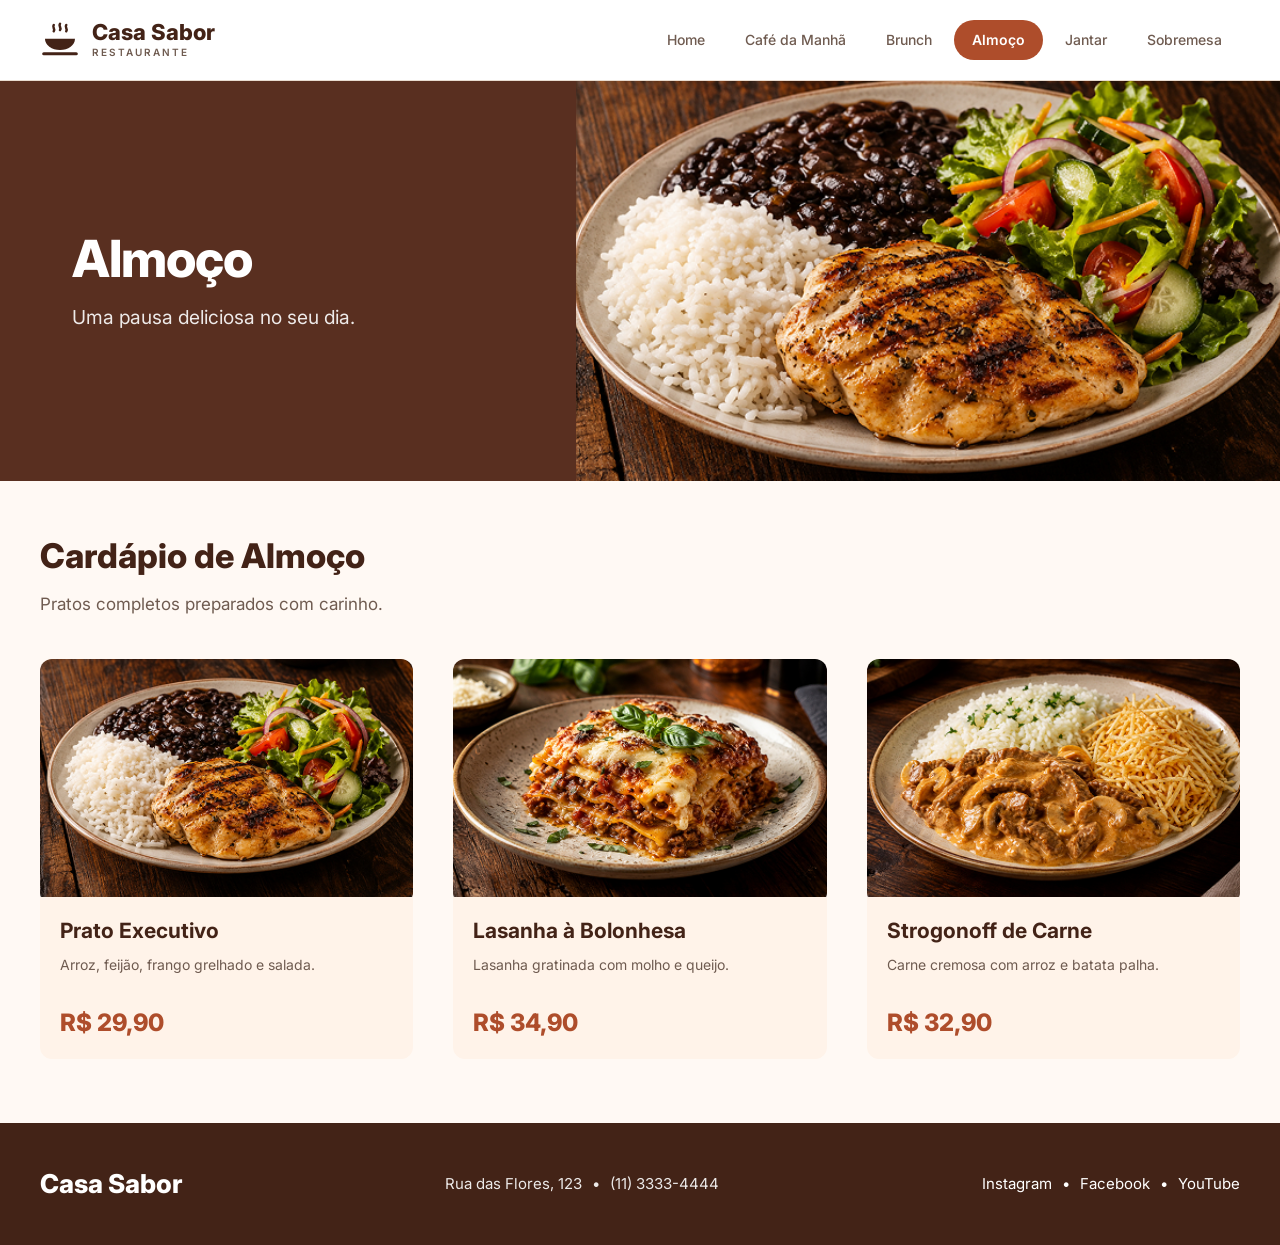
==== commit 3045d067: "Corrige layout da página Almoço conforme o Figma" ====
--- a/almoco.html
+++ b/almoco.html
@@ -5,6 +5,7 @@
   <meta name="viewport" content="width=device-width, initial-scale=1.0">
   <title>Casa Sabor | Almoço</title>
   <meta name="description" content="Cardápio de almoço da Casa Sabor: pratos completos preparados com carinho.">
+  <link rel="shortcut icon" href="img/favicon.ico" type="image/x-icon">
 
   <link rel="preconnect" href="https://fonts.googleapis.com">
   <link rel="preconnect" href="https://fonts.gstatic.com" crossorigin>
@@ -55,7 +56,7 @@
         <p>Uma pausa deliciosa no seu dia.</p>
       </div>
       <div class="hero__imagem">
-        <img src="img/Almoço.jpg" alt="Prato com arroz, feijão, frango grelhado e salada">
+        <img src="img/almoco.jpg" alt="Prato com arroz, feijão, frango grelhado e salada">
       </div>
     </section>
 
@@ -101,7 +102,7 @@
   </main>
 
   <!-- ===================== RODAPÉ ===================== -->
-  <footer class="rodape">
+  <footer class="rodape rodape--simples">
     <div class="container rodape__conteudo">
       <strong class="rodape__marca">Casa Sabor</strong>
       <address class="rodape__contato">
--- a/css/style.css
+++ b/css/style.css
@@ -247,6 +247,93 @@
   padding-block: 16px;
   font-size: 13px;
   opacity: 0.75;
+}
+
+/* =========================================================
+   8.1 RODAPÉ SIMPLES (uma linha, como no Figma)
+   Usado nas páginas de cardápio: <footer class="rodape rodape--simples">
+   Não altera o rodapé da Home (ícones + mapa).
+   ========================================================= */
+.rodape--simples { padding-top: 0; }
+.rodape--simples .rodape__conteudo {
+  display: flex;
+  flex-wrap: wrap;
+  align-items: center;
+  justify-content: space-between;
+  gap: 16px 32px;
+  min-height: 122px;
+  padding-block: 24px;
+}
+.rodape--simples .rodape__contato,
+.rodape--simples .rodape__redes {
+  flex-direction: row;
+  align-items: center;
+  gap: 10px;
+  font-size: 15px;
+}
+.rodape--simples .rodape__redes a {
+  display: inline;
+  width: auto; height: auto;
+  border: 0; border-radius: 0;
+}
+.rodape--simples .rodape__redes a:hover,
+.rodape--simples .rodape__contato a:hover {
+  background: none;
+  text-decoration: underline;
+}
+
+/* =========================================================
+   8.2 CARDÁPIO (PÁGINAS DE CATEGORIA: ALMOÇO, ETC.)
+   ========================================================= */
+.cardapio { padding-block: 48px 64px; }
+.cardapio__titulo {
+  margin-bottom: 8px;
+  font-size: clamp(28px, 3vw, 34px);
+  font-weight: 800;
+  color: var(--cor-marrom-escuro);
+}
+.cardapio__sub {
+  margin-bottom: 40px;
+  font-size: 17px;
+  color: var(--cor-texto-secundario);
+}
+.cardapio__grade {
+  display: grid;
+  grid-template-columns: repeat(3, 1fr);
+  gap: 40px;
+}
+.prato {
+  display: flex;
+  flex-direction: column;
+  height: 100%;            /* cards da mesma linha com a mesma altura */
+  overflow: hidden;        /* arredonda também os cantos da foto */
+  background: #fff3e9;
+  border-radius: 12px;
+}
+.prato__foto { height: 238px; }
+.prato__info {
+  display: flex;
+  flex-direction: column;
+  flex: 1;                 /* ocupa o resto do card */
+  padding: 20px 20px 16px;
+}
+.prato__nome {
+  margin-bottom: 10px;
+  font-size: 21px;
+  font-weight: 700;
+  line-height: 1.3;
+  color: var(--cor-marrom-escuro);
+}
+.prato__descricao {
+  margin-bottom: 28px;
+  font-size: 14px;
+  color: var(--cor-texto-secundario);
+}
+.prato__preco {
+  margin: auto 0 0;        /* empurra o preço para a base do card */
+  font-size: 24px;
+  font-weight: 800;
+  color: var(--cor-destaque);
 }
 
 /* =========================================================
@@ -298,4 +385,20 @@
 
 @media (max-width: 480px) {
   .categorias__grade { grid-template-columns: 1fr; }
+}
+
+/* Cardápio e rodapé simples */
+@media (max-width: 1024px) {
+  .cardapio__grade { grid-template-columns: repeat(2, 1fr); gap: 24px; }
+}
+@media (max-width: 640px) {
+  .cardapio { padding-block: 32px 48px; }
+  .cardapio__grade { grid-template-columns: 1fr; }
+  .rodape--simples .rodape__conteudo {
+    flex-direction: column;
+    justify-content: center;
+    text-align: center;
+  }
+  .rodape--simples .rodape__contato,
+  .rodape--simples .rodape__redes { justify-content: center; flex-wrap: wrap; }
 }
